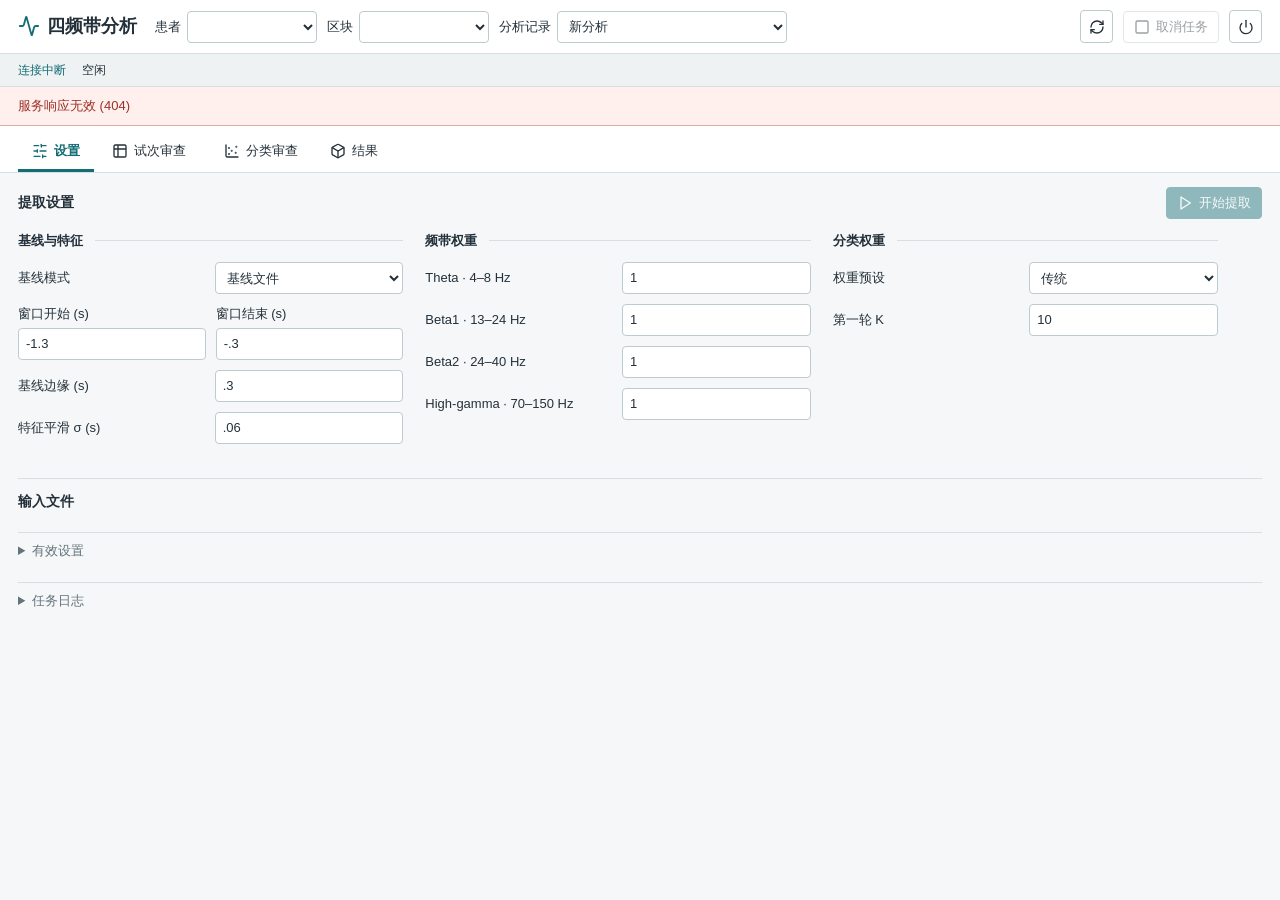
==== 3-bands/fourband/browser_assets/workspace.html @ 524c3a81 "Add complete local browser workflow for four-band analysis" ====
<!doctype html>
<html lang="zh-CN">
  <head>
    <meta charset="utf-8" />
    <meta name="viewport" content="width=device-width, initial-scale=1" />
    <meta name="color-scheme" content="light" />
    <title>四频带分析工作区</title>
    <link rel="icon" href="data:," />
    <link rel="stylesheet" href="workspace.css" />
    <script defer src="vendor/plotly.js-dist-min/plotly.min.js"></script>
    <script defer src="vendor/lucide/lucide.min.js"></script>
    <script type="module" src="workspace.js"></script>
  </head>
  <body>
    <header>
      <h1><i data-lucide="activity" aria-hidden="true"></i>四频带分析</h1>
      <div class="context-controls">
        <label>患者<select id="subject"></select></label
        ><label>区块<select id="block"></select></label>
        <label class="history-label"
          >分析记录<select id="history">
            <option value="">新分析</option>
          </select></label
        >
      </div>
      <div class="commands">
        <button
          id="refresh"
          class="icon"
          title="刷新状态"
          aria-label="刷新状态"
        >
          <i data-lucide="refresh-cw"></i>
        </button>
        <button id="cancel" disabled>
          <i data-lucide="square"></i>取消任务</button
        ><button id="close" class="icon" title="关闭会话" aria-label="关闭会话">
          <i data-lucide="power"></i>
        </button>
      </div>
    </header>
    <section class="statusbar" aria-live="polite">
      <span id="connection">连接中</span><span id="stage">空闲</span
      ><span id="task-status"></span><span id="task-stage"></span
      ><span id="elapsed"></span><span id="run-id"></span>
    </section>
    <div id="error" role="alert" hidden></div>
    <nav role="tablist" aria-label="分析视图">
      <button
        id="tab-settings"
        role="tab"
        aria-controls="pane-settings"
        aria-selected="true"
        data-pane="settings"
      >
        <i data-lucide="sliders-horizontal"></i>设置
      </button>
      <button
        id="tab-trials"
        role="tab"
        aria-controls="pane-trials"
        aria-selected="false"
        data-pane="trials"
      >
        <i data-lucide="table-2"></i>试次审查<span id="trial-count"></span>
      </button>
      <button
        id="tab-review"
        role="tab"
        aria-controls="pane-review"
        aria-selected="false"
        data-pane="review"
      >
        <i data-lucide="scatter-chart"></i>分类审查
      </button>
      <button
        id="tab-results"
        role="tab"
        aria-controls="pane-results"
        aria-selected="false"
        data-pane="results"
      >
        <i data-lucide="box"></i>结果
      </button>
    </nav>
    <main>
      <section
        id="pane-settings"
        role="tabpanel"
        aria-labelledby="tab-settings"
      >
        <div class="section-heading">
          <h2>提取设置</h2>
          <button id="start" class="primary" disabled>
            <i data-lucide="play"></i>开始提取
          </button>
        </div>
        <form id="config-form">
          <div class="settings-grid">
            <fieldset>
              <legend>基线与特征</legend>
              <label
                >基线模式<select id="baseline-mode">
                  <option value="file">基线文件</option>
                  <option value="pre_onset">起始前窗口</option>
                </select></label
              >
              <label id="baseline-segments-label" hidden
                >基线片段<select id="baseline-segments">
                  <option value="">不使用片段表</option>
                </select></label
              >
              <div class="two-columns">
                <label
                  >窗口开始 (s)<input
                    id="baseline-start"
                    type="number"
                    value="-1.3"
                    step=".1" /></label
                ><label
                  >窗口结束 (s)<input
                    id="baseline-end"
                    type="number"
                    value="-.3"
                    step=".1"
                    max="0"
                /></label>
              </div>
              <label
                >基线边缘 (s)<input
                  id="baseline-edge"
                  type="number"
                  value=".3"
                  min="0"
                  step=".1"
              /></label>
              <label
                >特征平滑 σ (s)<input
                  id="feature-sigma"
                  type="number"
                  value=".06"
                  min="0"
                  step=".01"
              /></label>
              <div id="baseline-warning" class="warning" hidden>
                短 Theta 基线可能不稳定；靠近起始的窗口存在时间泄漏风险。
              </div>
            </fieldset>
            <fieldset>
              <legend>频带权重</legend>
              <label
                >Theta · 4–8 Hz<input
                  id="weight-theta"
                  type="number"
                  min=".001"
                  value="1"
                  step=".1"
              /></label>
              <label
                >Beta1 · 13–24 Hz<input
                  id="weight-beta1"
                  type="number"
                  min=".001"
                  value="1"
                  step=".1"
              /></label>
              <label
                >Beta2 · 24–40 Hz<input
                  id="weight-beta2"
                  type="number"
                  min=".001"
                  value="1"
                  step=".1"
              /></label>
              <label
                >High-gamma · 70–150 Hz<input
                  id="weight-high_gamma"
                  type="number"
                  min=".001"
                  value="1"
                  step=".1"
              /></label>
            </fieldset>
            <fieldset>
              <legend>分类权重</legend>
              <label
                >权重预设<select id="weight-preset">
                  <option value="legacy">传统</option>
                  <option value="balanced">均衡</option>
                  <option value="morphology">形态优先</option>
                  <option value="amplitude">幅度优先</option>
                  <option value="custom">自定义</option>
                </select></label
              >
              <div id="group-weights" hidden>
                <label
                  >形态<input
                    id="group-morphology"
                    type="number"
                    value="1"
                    min="0"
                    step=".1" /></label
                ><label
                  >幅度<input
                    id="group-amplitude"
                    type="number"
                    value="1"
                    min="0"
                    step=".1" /></label
                ><label
                  >斜率<input
                    id="group-slope"
                    type="number"
                    value="1"
                    min="0"
                    step=".1"
                /></label>
              </div>
              <label
                >第一轮 K<input
                  id="first-k"
                  type="number"
                  value="10"
                  min="2"
                  step="1"
              /></label>
            </fieldset>
          </div>
        </form>
        <section class="inputs-section">
          <h2>输入文件</h2>
          <div id="inputs" aria-live="polite"></div>
        </section>
        <details>
          <summary>有效设置</summary>
          <pre id="effective-config"></pre>
        </details>
      </section>
      <section
        id="pane-trials"
        role="tabpanel"
        aria-labelledby="tab-trials"
        hidden
      >
        <div class="section-heading">
          <h2>试次排除</h2>
          <button
            id="confirm-trials"
            class="primary"
            data-action="confirm_trials"
            disabled
          >
            <i data-lucide="check"></i>确认排除
          </button>
        </div>
        <div class="toolbar qc-settings">
          <label
            >尖峰 Z<input
              id="spike-z"
              type="number"
              min=".01"
              step="1"
              value="10" /></label
          ><label
            >跳变 Z<input
              id="jump-z"
              type="number"
              min=".01"
              step="1"
              value="10" /></label
          ><label
            >平直时长 (s)<input
              id="flat-run"
              type="number"
              min=".001"
              step=".01"
              value=".05" /></label
          ><button id="detect-qc" data-action="detect_qc" disabled>
            <i data-lucide="scan-line"></i>重检候选
          </button>
        </div>
        <div class="toolbar">
          <label
            >筛选<select id="candidate-filter">
              <option value="all">全部</option>
              <option value="candidate">候选</option>
              <option value="selected">已选</option>
              <option value="spike">尖峰</option>
              <option value="jump">跳变</option>
              <option value="flat">平直</option>
              <option value="clipping">削波</option>
            </select></label
          ><label
            >通道<input id="channel-filter" type="search" placeholder="通道名"
          /></label>
          <button id="select-candidates" disabled>选择候选</button
          ><button
            id="clear-trials"
            class="icon"
            title="清空选择"
            aria-label="清空选择"
            disabled
          >
            <i data-lucide="eraser"></i></button
          ><button
            id="undo-trials"
            class="icon"
            title="撤销选择"
            aria-label="撤销选择"
            disabled
          >
            <i data-lucide="undo-2"></i></button
          ><output id="selection-count">已选 0</output>
        </div>
        <div id="trial-grid" class="table-scroll" tabindex="0"></div>
        <div class="toolbar waveform-controls">
          <label>通道<select id="waveform-channel"></select></label
          ><label>原始试次<select id="waveform-trial"></select></label
          ><button id="waveform" data-action="waveform" disabled>
            <i data-lucide="audio-lines"></i>原始波形
          </button>
        </div>
        <div id="waveform-plot" class="plot waveform-plot"></div>
        <div class="section-heading">
          <h2>第一轮分类</h2>
          <button
            id="fit-first"
            data-action="fit_first"
            class="primary"
            disabled
          >
            <i data-lucide="play"></i>拟合第一轮
          </button>
        </div>
      </section>
      <section
        id="pane-review"
        role="tabpanel"
        aria-labelledby="tab-review"
        hidden
      >
        <div class="section-heading">
          <h2>第一轮复审 · PCA 与电极</h2>
          <span id="round-status"></span>
        </div>
        <div class="review-layout">
          <div>
            <div id="pca-plot" class="plot pca-plot"></div>
            <div id="cluster-sizes" class="cluster-sizes"></div>
          </div>
          <div class="review-controls">
            <fieldset>
              <legend>第二轮排除</legend>
              <label class="check"
                ><input
                  id="distance-enabled"
                  type="checkbox"
                />启用距离阈值</label
              >
              <label
                >距离阈值<input
                  id="distance-threshold"
                  type="number"
                  min=".001"
                  value="3"
                  step=".1"
                  disabled
              /></label>
              <label
                >距离参照<select id="distance-reference">
                  <option value="global">全局</option>
                  <option value="cluster">类内</option>
                </select></label
              >
              <label
                >排除类别<select
                  id="bad-clusters"
                  multiple
                  size="4"
                  aria-label="排除类别"
                ></select
              ></label>
              <label
                >排除通道<select
                  id="bad-channels"
                  multiple
                  size="5"
                  aria-label="排除通道"
                ></select
              ></label>
              <label
                >第二轮 K<input
                  id="second-k"
                  type="number"
                  value="4"
                  min="2"
                  step="1"
              /></label>
              <div class="review-actions">
                <button
                  id="preview-review"
                  data-action="preview_review"
                  disabled
                >
                  <i data-lucide="eye"></i>预览排除</button
                ><button id="reset-review">
                  <i data-lucide="rotate-ccw"></i>重置
                </button>
              </div>
              <output id="preview-summary">尚未预览</output>
              <button
                id="fit-second"
                data-action="fit_second"
                class="primary"
                disabled
              >
                <i data-lucide="check-check"></i>确认并拟合第二轮
              </button>
            </fieldset>
          </div>
        </div>
        <div class="toolbar stability-controls">
          <h2>稳定性</h2>
          <label
            >轮次<select id="stability-round">
              <option value="1">第一轮</option>
              <option value="2">第二轮</option>
            </select></label
          ><span>重采样 5 次</span
          ><button id="stability" data-action="stability" disabled>
            <i data-lucide="chart-no-axes-combined"></i>运行</button
          ><output id="stability-summary"></output>
        </div>
      </section>
      <section
        id="pane-results"
        role="tabpanel"
        aria-labelledby="tab-results"
        hidden
      >
        <div class="toolbar">
          <h2>脑图与曲线</h2>
          <label class="round-label">拟合记录<select id="round"></select></label
          ><span id="result-identity"></span>
        </div>
        <iframe id="explorer" title="四频带脑图与曲线" hidden></iframe>
        <div id="result-empty" class="empty">尚无已接受结果</div>
        <details id="artifact-panel" hidden>
          <summary id="artifacts-summary">导出文件 (0)</summary>
          <div id="artifacts" class="artifacts"></div>
        </details>
      </section>
    </main>
    <details id="logs">
      <summary>任务日志</summary>
      <pre id="log-tail"></pre>
    </details>
  </body>
</html>
---- 3-bands/fourband/browser_assets/workspace.css ----
:root {
  font-family: "Microsoft YaHei", "Segoe UI", sans-serif;
  color: #243039;
  background: #f5f7f8;
  font-size: 13px;
  line-height: 1.5;
  letter-spacing: 0;
  --line: #d6dfe2;
  --accent: #146c75;
  --muted: #64747b;
}
* {
  box-sizing: border-box;
}
body {
  margin: 0;
}
button,
input,
select {
  font: inherit;
  color: inherit;
}
button,
input,
select {
  border: 1px solid #bccbd0;
  border-radius: 4px;
  background: #fff;
  min-height: 32px;
}
button {
  display: inline-flex;
  align-items: center;
  justify-content: center;
  gap: 6px;
  padding: 5px 10px;
  cursor: pointer;
  white-space: normal;
}
button:hover:not(:disabled) {
  background: #eaf3f4;
  border-color: #56949d;
}
button:disabled {
  opacity: 0.45;
  cursor: not-allowed;
}
button.primary {
  background: var(--accent);
  color: #fff;
  border-color: var(--accent);
}
button.primary:hover:not(:disabled) {
  background: #105962;
}
button.icon {
  width: 33px;
  height: 33px;
  padding: 6px;
  flex-shrink: 0;
}
svg {
  width: 16px;
  height: 16px;
  flex-shrink: 0;
}
input,
select {
  padding: 4px 7px;
  max-width: 100%;
  min-width: 0;
}
input[type="checkbox"] {
  min-height: 0;
  accent-color: var(--accent);
}
input[type="number"] {
  width: 100%;
}
select[multiple] {
  width: 100%;
  min-height: 85px;
}
input:focus-visible,
select:focus-visible,
button:focus-visible,
[tabindex]:focus-visible {
  outline: 2px solid #b26e15;
  outline-offset: 2px;
}
[hidden] {
  display: none !important;
}
header {
  display: flex;
  align-items: center;
  gap: 18px;
  padding: 10px 18px;
  background: #fff;
  border-bottom: 1px solid var(--line);
  flex-wrap: wrap;
}
h1 {
  display: flex;
  align-items: center;
  gap: 7px;
  font-size: 18px;
  line-height: 1.3;
  margin: 0;
  font-weight: 600;
}
h1 svg {
  color: var(--accent);
  width: 22px;
  height: 22px;
}
.context-controls,
.commands {
  display: flex;
  gap: 10px;
  align-items: center;
}
.context-controls {
  flex: 1;
  flex-wrap: wrap;
}
.context-controls label {
  display: flex;
  align-items: center;
  gap: 6px;
}
.context-controls select {
  width: 130px;
}
.context-controls .history-label select {
  width: 230px;
}
.statusbar {
  display: flex;
  gap: 16px;
  align-items: center;
  flex-wrap: wrap;
  padding: 6px 18px;
  min-height: 33px;
  border-bottom: 1px solid var(--line);
  font-size: 12px;
  background: #eef2f3;
}
#connection {
  color: var(--accent);
}
#run-id {
  color: var(--muted);
  font-family: monospace;
  overflow-wrap: anywhere;
}
#error {
  background: #fff0ee;
  border-bottom: 1px solid #ddaaa4;
  color: #9c3026;
  padding: 9px 18px;
  overflow-wrap: anywhere;
}
nav {
  display: flex;
  gap: 4px;
  padding: 7px 18px 0;
  border-bottom: 1px solid var(--line);
  background: #fff;
}
nav button {
  border: 0;
  border-radius: 0;
  border-bottom: 3px solid transparent;
  background: transparent;
  padding: 8px 14px;
  min-height: 39px;
}
nav button[aria-selected="true"] {
  border-bottom-color: var(--accent);
  color: var(--accent);
  font-weight: 600;
}
main {
  padding: 14px 18px;
  max-width: 1800px;
  margin: 0 auto;
}
h2 {
  font-size: 14px;
  font-weight: 600;
  margin: 0;
}
.section-heading {
  display: flex;
  justify-content: space-between;
  align-items: center;
  gap: 12px;
  margin: 0 0 12px;
}
.settings-grid {
  display: grid;
  grid-template-columns: repeat(3, minmax(0, 1fr));
  gap: 22px;
  max-width: 1200px;
}
fieldset {
  border: 0;
  border-top: 1px solid var(--line);
  padding: 12px 0 0;
  margin: 0;
  min-width: 0;
}
legend {
  font-weight: 600;
  padding: 0 12px 0 0;
}
fieldset label {
  display: grid;
  grid-template-columns: minmax(110px, 1fr) minmax(80px, 1fr);
  align-items: center;
  gap: 8px;
  margin: 0 0 10px;
}
.two-columns {
  display: grid;
  grid-template-columns: 1fr 1fr;
  gap: 10px;
}
.two-columns label {
  display: flex;
  flex-direction: column;
  align-items: stretch;
  gap: 4px;
}
.warning {
  color: #825400;
  background: #fff7df;
  padding: 8px;
  border-left: 3px solid #bb891f;
  font-size: 12px;
}
.inputs-section {
  margin-top: 24px;
  border-top: 1px solid var(--line);
  padding: 12px 0;
}
.inputs-section h2 {
  margin-bottom: 8px;
}
#inputs table {
  width: 100%;
  max-width: 1200px;
  border-collapse: collapse;
}
td,
th {
  padding: 6px 9px;
  border-bottom: 1px solid var(--line);
  text-align: left;
  font-weight: 400;
}
th {
  font-weight: 600;
  background: #edf2f4;
}
.input-ok {
  color: #26733c;
}
.input-missing {
  color: #a13631;
}
.input-path {
  overflow-wrap: anywhere;
  color: var(--muted);
}
details {
  border-top: 1px solid var(--line);
  padding: 8px 0;
}
summary {
  cursor: pointer;
  color: var(--muted);
}
pre {
  font-size: 12px;
  font-family: Consolas, monospace;
  white-space: pre-wrap;
  overflow-wrap: anywhere;
  max-height: 220px;
  overflow: auto;
  margin: 8px 0 0;
}
.toolbar {
  display: flex;
  align-items: center;
  gap: 10px;
  flex-wrap: wrap;
  margin-bottom: 12px;
}
.toolbar label {
  display: flex;
  gap: 6px;
  align-items: center;
}
.toolbar input {
  width: 105px;
}
.toolbar select {
  max-width: 210px;
}
.toolbar output {
  color: var(--muted);
}
.toolbar h2 {
  margin-right: 6px;
}
#channel-filter {
  width: 130px;
}
.table-scroll {
  overflow: auto;
  max-height: 390px;
  border: 1px solid var(--line);
  background: #fff;
  min-height: 90px;
  margin-bottom: 12px;
}
.trial-table {
  border-collapse: separate;
  border-spacing: 0;
  width: max-content;
  min-width: 100%;
  font-size: 12px;
}
.trial-table th {
  position: sticky;
  top: 0;
  z-index: 2;
  text-align: center;
}
.trial-table th:first-child,
.trial-table td:first-child {
  position: sticky;
  left: 0;
  z-index: 1;
  background: #edf2f4;
  min-width: 90px;
}
.trial-table th:first-child {
  z-index: 3;
}
.trial-table td {
  padding: 3px;
  text-align: center;
  border-right: 1px solid #e8edef;
  min-width: 42px;
}
.trial-cell {
  width: 34px;
  height: 29px;
  min-height: 29px;
  padding: 0;
  border: 1px solid transparent;
  border-radius: 2px;
  background: #f5f8f8;
  color: #597079;
}
.trial-cell.candidate {
  background: #fff0cd;
  border-color: #e8cd87;
  color: #795515;
}
.trial-cell[aria-pressed="true"] {
  background: #a2354e;
  color: #fff;
  border-color: #84273d;
}
.trial-cell.raw-bad {
  background: #e5e8ea;
  color: #929da1;
}
.plot {
  background: #fff;
  min-width: 0;
  position: relative;
}
.pca-plot {
  height: 410px;
  width: 100%;
}
.waveform-plot {
  height: 255px;
  width: 100%;
  margin-bottom: 16px;
}
.review-layout {
  display: grid;
  grid-template-columns: minmax(0, 1fr) 295px;
  gap: 22px;
}
.review-layout > * {
  min-width: 0;
}
.review-controls fieldset {
  padding-top: 8px;
}
.review-controls label {
  grid-template-columns: 100px minmax(0, 1fr);
}
.review-controls .check {
  display: flex;
  gap: 8px;
}
.review-actions {
  display: flex;
  gap: 8px;
  margin-bottom: 10px;
}
#preview-summary {
  display: block;
  background: #edf3f3;
  color: #3a6065;
  padding: 8px;
  margin-bottom: 10px;
  overflow-wrap: anywhere;
}
#fit-second {
  width: 100%;
}
.cluster-sizes {
  display: flex;
  gap: 8px;
  flex-wrap: wrap;
  padding: 10px 0;
}
.cluster-size {
  display: inline-flex;
  gap: 8px;
  padding: 3px 8px;
  border-left: 3px solid var(--accent);
  background: #e8eff0;
}
.cluster-size.small {
  border-color: #b56d19;
  background: #fff3dc;
}
.stability-controls {
  border-top: 1px solid var(--line);
  padding-top: 12px;
  margin-top: 16px;
}
#stability-summary {
  overflow-wrap: anywhere;
}
#round-status {
  color: #a36519;
}
#explorer {
  display: block;
  border: 1px solid var(--line);
  width: 100%;
  height: max(680px, calc(100vh - 235px));
  background: #fff;
}
.round-label {
  max-width: 100%;
}
#round {
  width: 330px;
  max-width: 100%;
}
#result-identity {
  font-size: 12px;
  color: var(--muted);
  overflow-wrap: anywhere;
}
.empty {
  display: flex;
  align-items: center;
  justify-content: center;
  min-height: 180px;
  color: var(--muted);
  border-top: 1px solid var(--line);
}
.artifacts {
  display: flex;
  gap: 12px;
  flex-wrap: wrap;
  padding-top: 12px;
}
.artifacts figure {
  margin: 0;
  width: min(500px, 100%);
}
.artifacts img {
  width: 100%;
  height: auto;
  border: 1px solid var(--line);
  background: #fff;
}
.artifacts a {
  color: var(--accent);
  overflow-wrap: anywhere;
}
#logs {
  margin: 0 18px 12px;
}
#logs[open] #log-tail {
  background: #17252a;
  color: #d7e5e7;
  padding: 10px;
  max-height: 160px;
}
.muted {
  color: var(--muted);
}
.plot svg {
  width: auto;
  height: auto;
  flex-shrink: initial;
}
.plot {
  overflow: hidden;
}
@media (min-width: 1500px) {
  .pca-plot {
    height: 520px;
  }
  .table-scroll {
    max-height: 480px;
  }
}
@media (max-width: 900px) {
  header {
    gap: 10px;
  }
  .context-controls {
    order: 3;
    flex-basis: 100%;
  }
  .commands {
    margin-left: auto;
  }
  .settings-grid {
    grid-template-columns: 1fr 1fr;
  }
  .settings-grid fieldset:last-child {
    grid-column: 1/-1;
  }
  .review-layout {
    grid-template-columns: minmax(0, 1fr) 260px;
  }
}
@media (max-width: 600px) {
  header {
    padding: 10px;
  }
  .context-controls {
    gap: 8px;
  }
  .context-controls label {
    flex: 1;
    min-width: 130px;
  }
  .context-controls select {
    flex: 1;
    width: 90px;
  }
  .context-controls .history-label {
    flex-basis: 100%;
  }
  .context-controls .history-label select {
    width: 200px;
  }
  .statusbar {
    padding: 6px 10px;
    gap: 7px 12px;
  }
  nav {
    padding: 4px 4px 0;
    gap: 0;
  }
  nav button {
    flex: 1;
    padding: 8px 4px;
    font-size: 12px;
    gap: 4px;
  }
  main {
    padding: 12px 10px;
  }
  .settings-grid {
    grid-template-columns: 1fr;
    gap: 16px;
  }
  .settings-grid fieldset:last-child {
    grid-column: auto;
  }
  .review-layout {
    grid-template-columns: minmax(0, 1fr);
    gap: 12px;
  }
  .pca-plot {
    height: 320px;
  }
  .waveform-plot {
    height: 235px;
  }
  .table-scroll {
    max-height: 330px;
  }
  .toolbar {
    gap: 8px;
  }
  .toolbar label {
    max-width: 100%;
    flex-wrap: wrap;
  }
  .toolbar input {
    width: 78px;
  }
  .qc-settings label {
    font-size: 12px;
  }
  .review-controls label {
    grid-template-columns: 105px minmax(0, 1fr);
  }
  #explorer {
    height: 760px;
  }
  .round-label {
    width: 100%;
  }
  #round {
    flex: 1;
    width: 170px;
  }
  .section-heading {
    align-items: flex-start;
  }
  #logs {
    margin: 0 10px 12px;
  }
}
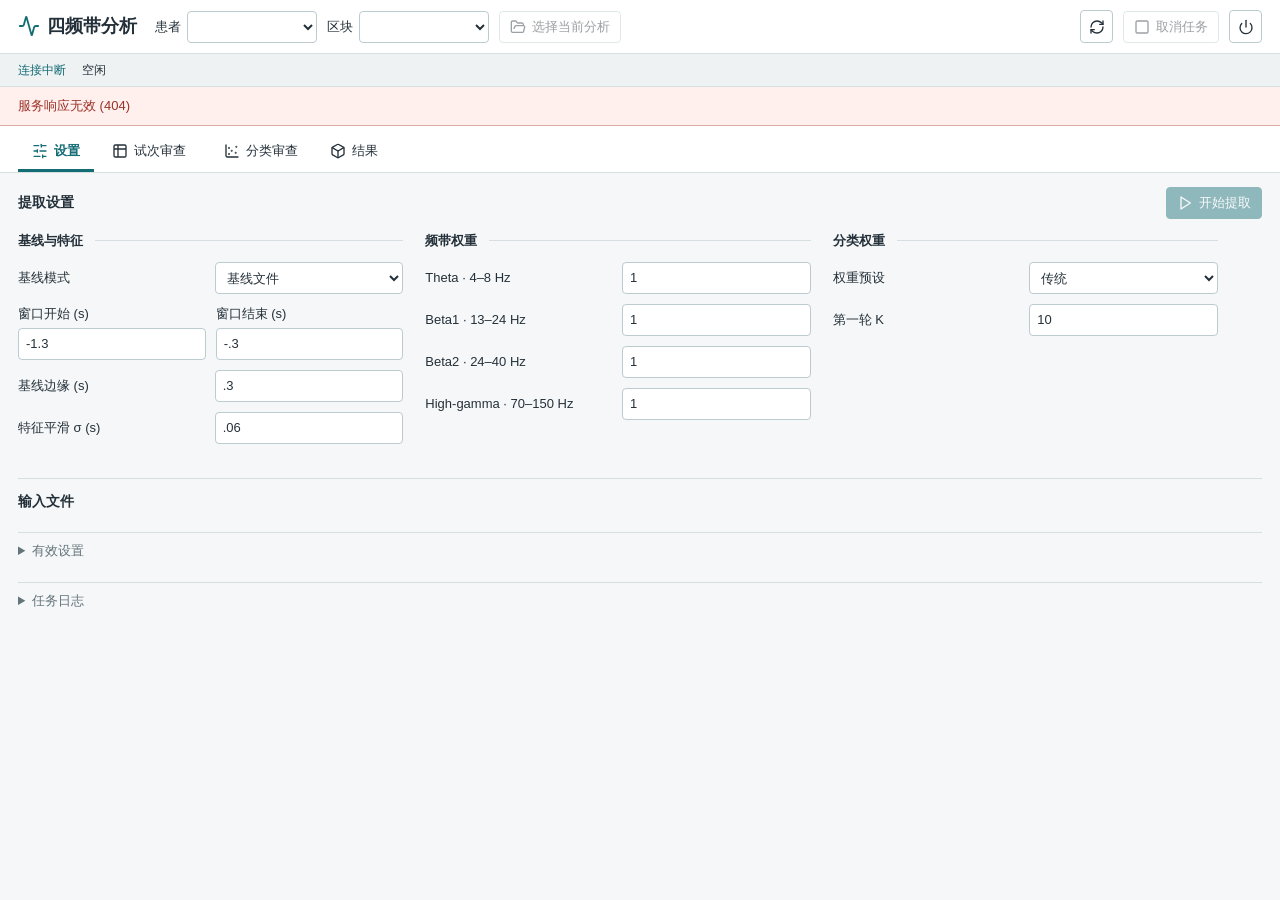
==== commit fc2e548f: "Keep one resumable browser analysis per patient and block" ====
--- a/3-bands/fourband/browser_assets/workspace.html
+++ b/3-bands/fourband/browser_assets/workspace.html
@@ -17,11 +17,9 @@
       <div class="context-controls">
         <label>患者<select id="subject"></select></label
         ><label>区块<select id="block"></select></label>
-        <label class="history-label"
-          >分析记录<select id="history">
-            <option value="">新分析</option>
-          </select></label
-        >
+        <button id="current-analysis" aria-haspopup="dialog" aria-controls="analysis-dialog" disabled>
+          <i data-lucide="folder-open" aria-hidden="true"></i><span id="current-analysis-label">当前分析</span>
+        </button>
       </div>
       <div class="commands">
         <button
@@ -45,6 +43,16 @@
       ><span id="elapsed"></span><span id="run-id"></span>
     </section>
     <div id="error" role="alert" hidden></div>
+    <div id="retention-warning" class="warning" role="status" aria-label="缓存清理状态" hidden></div>
+    <dialog id="analysis-dialog" aria-modal="true" aria-labelledby="analysis-title" aria-describedby="analysis-summary">
+      <h2 id="analysis-title">当前分析</h2>
+      <p id="analysis-summary"></p>
+      <div class="analysis-choices">
+        <button id="analysis-continue" class="primary" autofocus><i data-lucide="folder-open" aria-hidden="true"></i>继续分析</button>
+        <button id="analysis-new"><i data-lucide="file-plus" aria-hidden="true"></i>新建并替换</button>
+        <button id="analysis-cancel">取消</button>
+      </div>
+    </dialog>
     <nav role="tablist" aria-label="分析视图">
       <button
         id="tab-settings"
--- a/3-bands/fourband/browser_assets/workspace.css
+++ b/3-bands/fourband/browser_assets/workspace.css
@@ -133,8 +133,49 @@
 .context-controls select {
   width: 130px;
 }
-.context-controls .history-label select {
-  width: 230px;
+#current-analysis {
+  max-width: 100%;
+  min-width: 0;
+}
+#current-analysis-label {
+  overflow-wrap: anywhere;
+}
+#analysis-dialog {
+  width: min(460px, calc(100% - 32px));
+  max-height: calc(100dvh - 32px);
+  padding: 22px;
+  border: 1px solid var(--line);
+  border-radius: 6px;
+  color: inherit;
+  background: #fff;
+  overflow: auto;
+}
+#analysis-dialog::backdrop {
+  background: rgb(20 32 38 / 40%);
+}
+#analysis-dialog h2 {
+  font-size: 16px;
+}
+#analysis-summary {
+  white-space: pre-line;
+  overflow-wrap: anywhere;
+  color: var(--muted);
+  margin: 12px 0 20px;
+}
+.analysis-choices {
+  display: flex;
+  justify-content: flex-end;
+  gap: 8px;
+  flex-wrap: wrap;
+}
+@media (max-width: 480px) {
+  .analysis-choices {
+    display: grid;
+    grid-template-columns: minmax(0, 1fr);
+  }
+  .analysis-choices button {
+    min-height: 40px;
+  }
 }
 .statusbar {
   display: flex;
@@ -159,6 +200,10 @@
   background: #fff0ee;
   border-bottom: 1px solid #ddaaa4;
   color: #9c3026;
+  padding: 9px 18px;
+  overflow-wrap: anywhere;
+}
+#retention-warning {
   padding: 9px 18px;
   overflow-wrap: anywhere;
 }
@@ -568,11 +613,8 @@
     flex: 1;
     width: 90px;
   }
-  .context-controls .history-label {
-    flex-basis: 100%;
-  }
-  .context-controls .history-label select {
-    width: 200px;
+  #current-analysis {
+    width: 100%;
   }
   .statusbar {
     padding: 6px 10px;
@@ -603,7 +645,7 @@
     gap: 12px;
   }
   .pca-plot {
-    height: 320px;
+    height: 400px;
   }
   .waveform-plot {
     height: 235px;
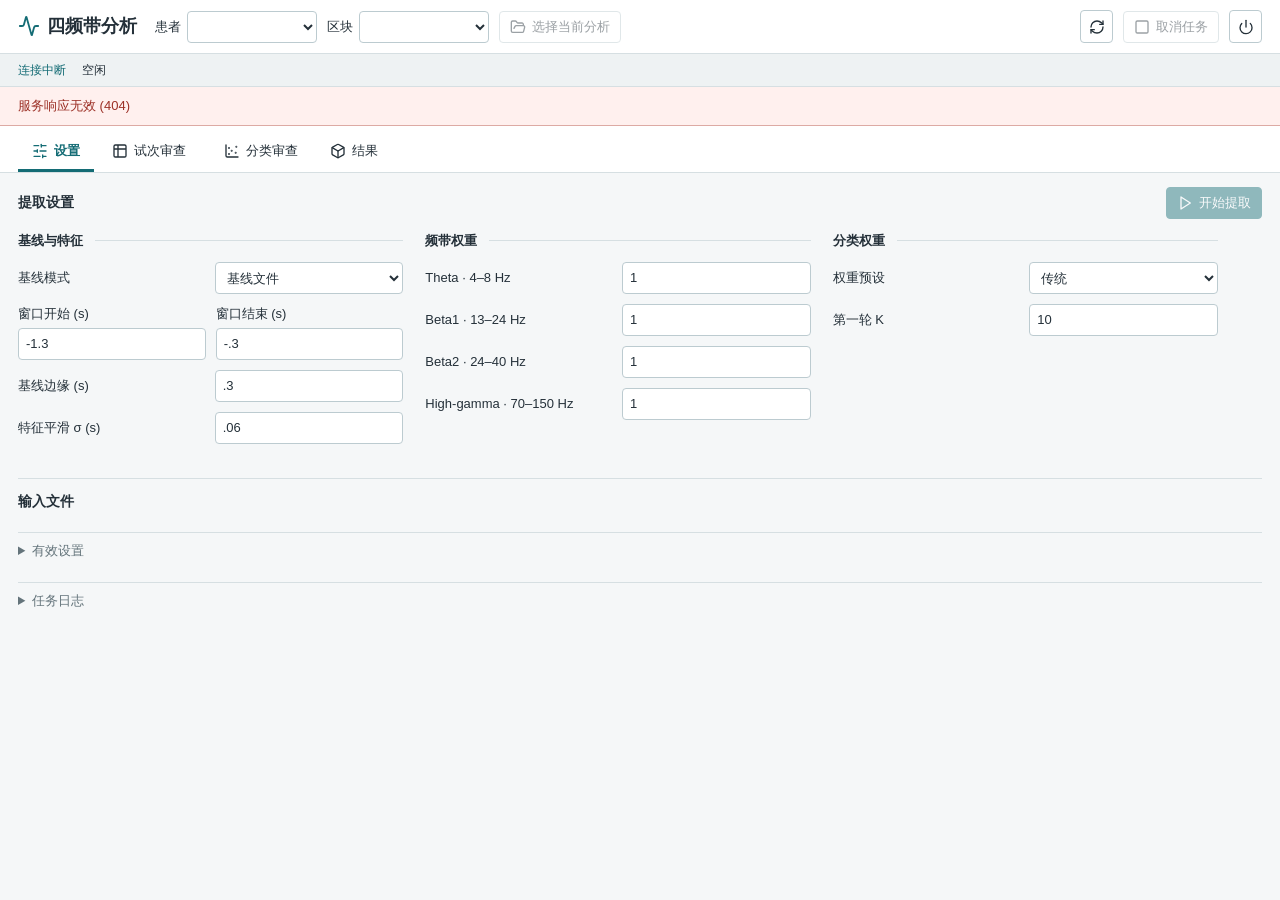
==== commit 0ce37ace: "Add in-page preview for exported workspace images" ====
--- a/3-bands/fourband/browser_assets/workspace.html
+++ b/3-bands/fourband/browser_assets/workspace.html
@@ -459,6 +459,24 @@
         </details>
       </section>
     </main>
+    <dialog id="artifact-preview" aria-modal="true" aria-labelledby="artifact-title">
+      <header class="artifact-preview-header">
+        <h2 id="artifact-title"></h2>
+        <span id="artifact-count"></span>
+        <button id="artifact-close" class="icon" aria-label="关闭预览" title="关闭预览"><i data-lucide="x"></i></button>
+      </header>
+      <div class="artifact-preview-tools">
+        <button id="artifact-prev" class="icon" aria-label="上一张" title="上一张"><i data-lucide="chevron-left"></i></button>
+        <button id="artifact-next" class="icon" aria-label="下一张" title="下一张"><i data-lucide="chevron-right"></i></button>
+        <button id="artifact-zoom-out" class="icon" aria-label="缩小" title="缩小"><i data-lucide="zoom-out"></i></button>
+        <button id="artifact-zoom-in" class="icon" aria-label="放大" title="放大"><i data-lucide="zoom-in"></i></button>
+        <button id="artifact-fit" class="icon" aria-label="适应窗口" title="适应窗口"><i data-lucide="maximize"></i></button>
+        <output id="artifact-zoom"></output>
+        <a id="artifact-download" title="下载原图"><i data-lucide="download"></i><span>下载原图</span></a>
+      </div>
+      <div id="artifact-viewport"></div>
+      <div id="artifact-image-status" role="status" aria-live="polite"></div>
+    </dialog>
     <details id="logs">
       <summary>任务日志</summary>
       <pre id="log-tail"></pre>
--- a/3-bands/fourband/browser_assets/workspace.css
+++ b/3-bands/fourband/browser_assets/workspace.css
@@ -549,6 +549,40 @@
   color: var(--accent);
   overflow-wrap: anywhere;
 }
+.artifact-trigger {
+  display: block;
+  max-width: 100%;
+  text-align: left;
+  overflow-wrap: anywhere;
+  color: var(--accent);
+}
+#artifact-preview {
+  width: min(1280px, calc(100% - 24px));
+  height: min(940px, calc(100dvh - 24px));
+  max-width: none;
+  max-height: none;
+  padding: 12px;
+  border: 1px solid var(--line);
+  border-radius: 6px;
+  overflow: hidden;
+  background: #fff;
+  color: inherit;
+}
+#artifact-preview[open] {
+  display: grid;
+  grid-template-rows: auto auto minmax(0, 1fr) 24px;
+  gap: 8px;
+}
+#artifact-preview::backdrop { background: rgba(20, 32, 38, 0.55); }
+.artifact-preview-header { display: flex; align-items: center; gap: 10px; min-width: 0; }
+.artifact-preview-header h2 { font-size: 15px; margin: 0; overflow-wrap: anywhere; min-width: 0; flex: 1; }
+#artifact-count { flex-shrink: 0; color: var(--muted); }
+.artifact-preview-tools { display: flex; align-items: center; flex-wrap: wrap; gap: 6px; }
+#artifact-zoom { min-width: 42px; font-size: 12px; }
+#artifact-download { display: inline-flex; align-items: center; gap: 5px; min-height: 33px; color: var(--accent); margin-left: auto; }
+#artifact-viewport { min-width: 0; min-height: 0; overflow: auto; background: #eef1f3; padding: 12px; }
+#artifact-image { display: block; max-width: none; margin: auto; object-fit: contain; }
+#artifact-image-status { color: var(--muted); font-size: 12px; overflow-wrap: anywhere; }
 #logs {
   margin: 0 18px 12px;
 }
